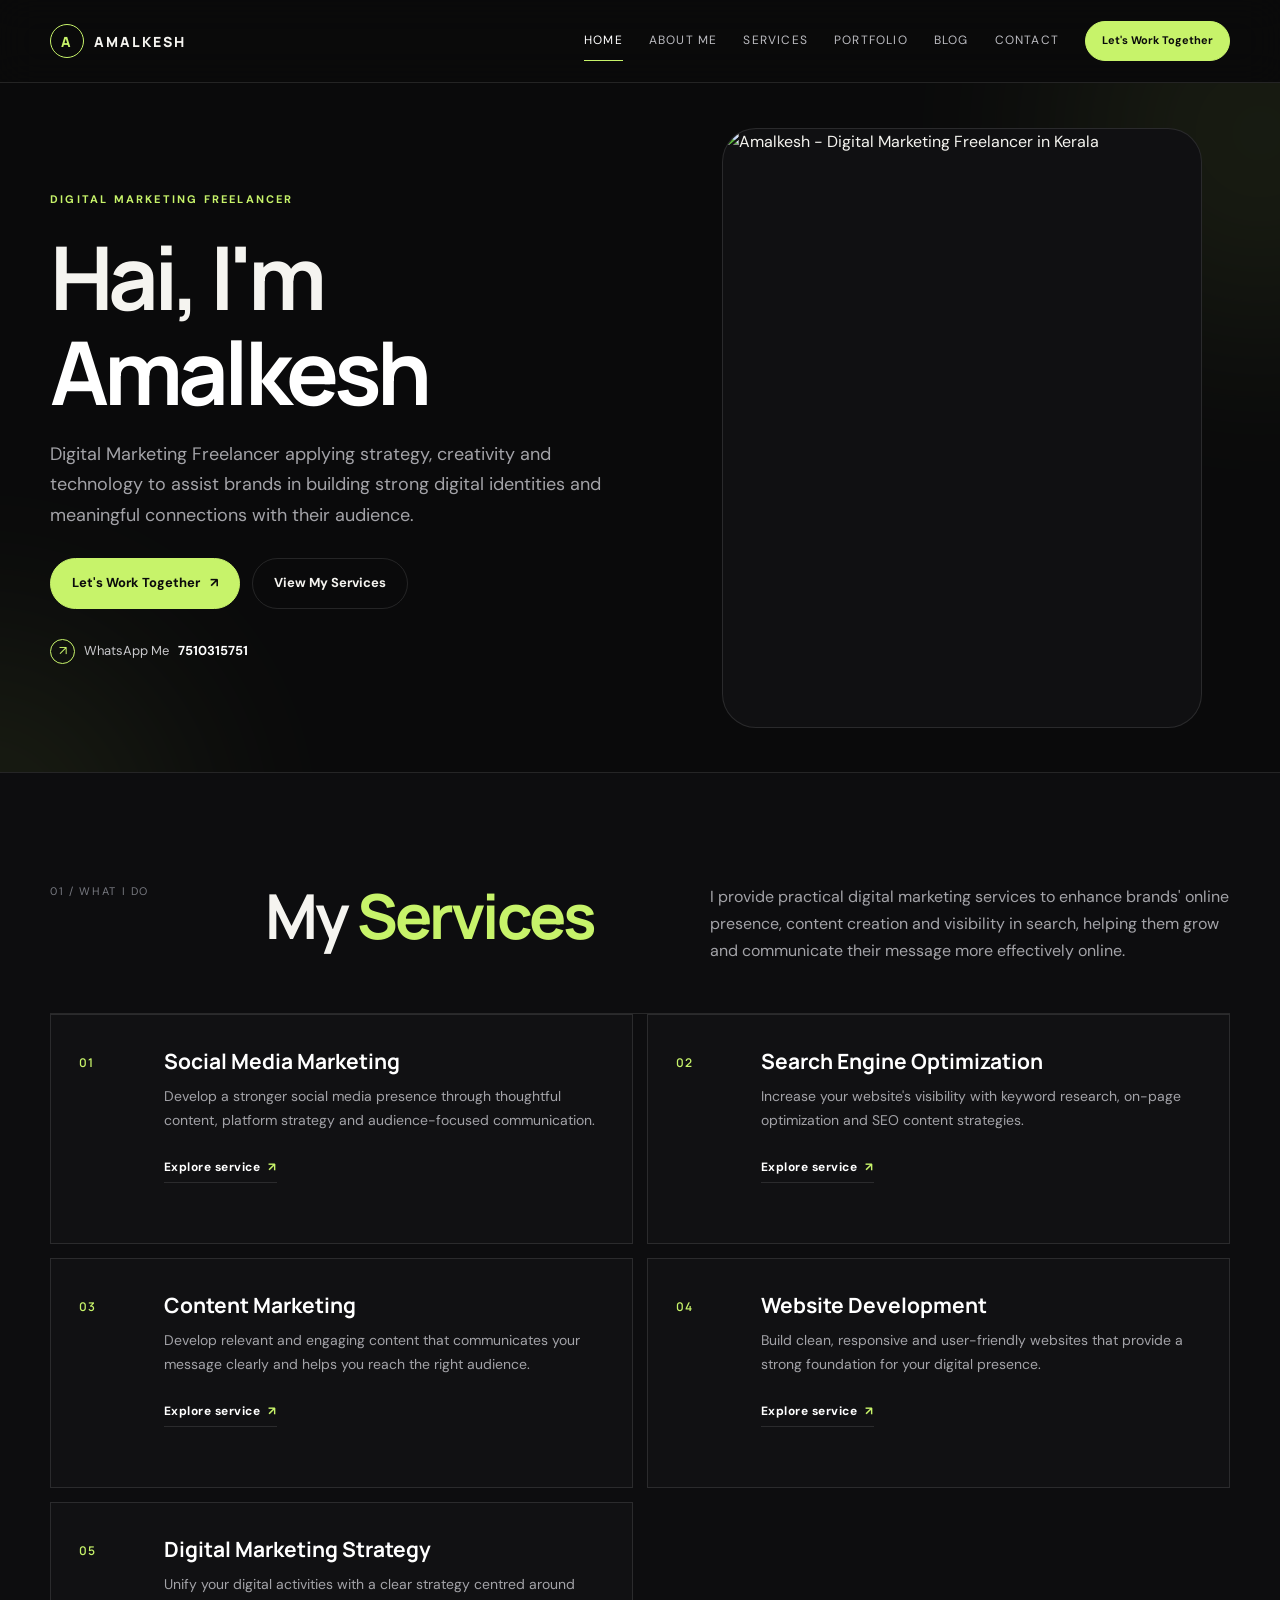
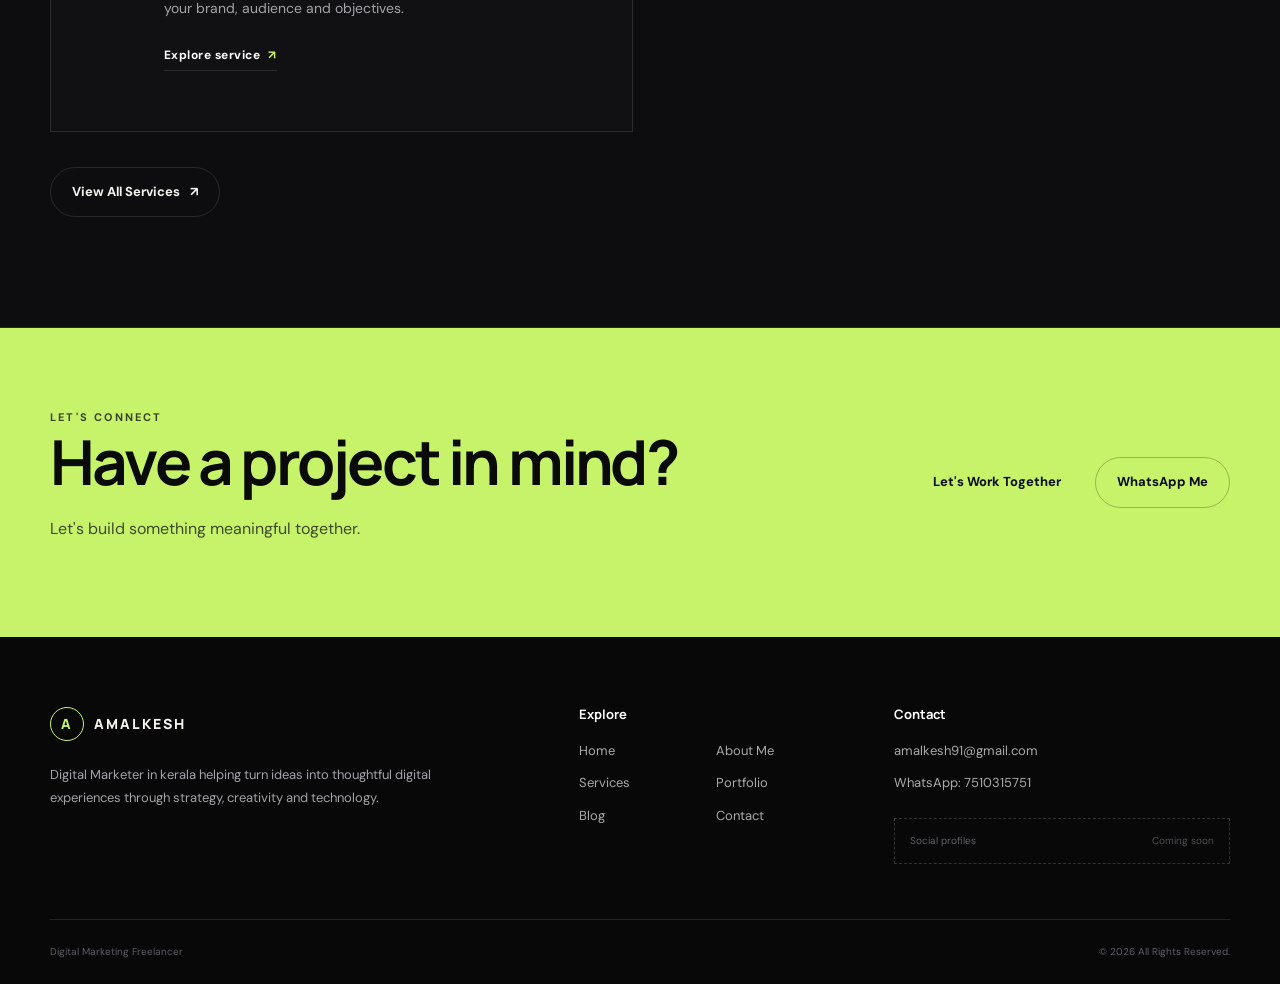
==== index.html @ 8f1c7feb "html tag added" ====
<!DOCTYPE html>
<html lang="en">

<head>
  <meta charset="UTF-8">
  <meta name="viewport" content="width=device-width, initial-scale=1.0">

  <title>Amalkesh | Digital Marketing Freelancer </title>

  <meta name="description"
    content="Amalkesh is a Digital Marketing Freelancer offering social media marketing, SEO, content marketing and website development services.">

  <meta name="robots" content="index, follow">

  <link rel="canonical" href="https://example.com/index.html">

  <meta property="og:title" content="Amalkesh | Digital Marketing Freelancer ">
  <meta property="og:type" content="website">
  <meta property="og:url" content="https://example.com/index.html">
  <meta property="og:description"
    content="Digital marketing services focused on strategy, creativity and technology.">
  <link rel="stylesheet" href="css/style.css">
  <meta name="google-site-verification" content="b8pvSTMasDqG4Tu6F0D0HAPfvY0lNbtVjXgwdmW2YgE" />
</head>

<body>

  <!-- SKIP LINK -->
  <a class="skip-link" href="#main-content">Skip to content</a>


  <!-- HEADER -->
  <header class="site-header">

    <div class="container header-inner">

      <a class="brand" href="index.html" aria-label="Amalkesh home">
        <span class="brand-mark">A</span>
        <span>AMALKESH</span>
      </a>


      <button
        class="menu-toggle"
        aria-expanded="false"
        aria-controls="primary-nav"
        aria-label="Open navigation">

        <span></span>
        <span></span>
        <span></span>

      </button>


      <nav id="primary-nav" class="primary-nav" aria-label="Primary navigation">

        <a href="index.html" class="nav-link active" aria-current="page">
          HOME
        </a>

        <a href="about.html" class="nav-link">
          ABOUT ME
        </a>

        <a href="services.html" class="nav-link">
          SERVICES
        </a>

        <a href="portfolio.html" class="nav-link">
          PORTFOLIO
        </a>

        <a href="blog.html" class="nav-link">
          BLOG
        </a>

        <a href="contact.html" class="nav-link">
          CONTACT
        </a>

        <a class="btn btn-small btn-accent nav-cta" href="contact.html">
          Let's Work Together
        </a>

      </nav>

    </div>

  </header>



  <!-- MAIN -->
  <main id="main-content">


    <!-- =========================
         HERO SECTION
    ========================== -->

    <section class="hero">

      <div class="hero-orb orb-one"></div>
      <div class="hero-orb orb-two"></div>


      <div class="container hero-grid">


        <!-- HERO TEXT -->

        <div class="hero-copy reveal">

          <p class="eyebrow">
            DIGITAL MARKETING FREELANCER
          </p>


          <h1>
            Hai, I'm <span>Amalkesh</span>
          </h1>


          <p class="hero-text">
            Digital Marketing Freelancer applying strategy,
            creativity and technology to assist brands in building strong
            digital identities and meaningful connections with their audience.
          </p>


          <div class="button-row">

            <a class="btn btn-accent" href="contact.html">
              Let's Work Together
              <span>↗</span>
            </a>


            <a class="btn btn-outline" href="services.html">
              View My Services
            </a>

          </div>


          <!-- WHATSAPP -->

          <a
            class="whatsapp-link"
            href="https://wa.me/917510315751?text=Hai%2C%20I%20came%20across%20your%20website%20and%20would%20like%20to%20discuss%20a%20project."
            target="_blank"
            rel="noopener">

            <span class="wa-dot">↗</span>

            WhatsApp Me

            <b>7510315751</b>

          </a>

        </div>



        <!-- =========================
             PROFILE IMAGE
        ========================== -->

        <div class="hero-art reveal">

          <div class="art-frame">

            <img
              src="images/profile/WhatsApp Image 2026-09-16 at 9.59.06 AM copy.jpeg"
              alt="Amalkesh - Digital Marketing Freelancer in Kerala">

          </div>

        </div>

      </div>

    </section>



    <!-- =========================
         SERVICES INTRODUCTION
    ========================== -->

    <section class="section services-intro">

      <div class="container">


        <div class="section-heading reveal">

          <span class="section-number">
            01 / WHAT I DO
          </span>


          <h2>
            My
            <em> Services</em>
          </h2>


          <p>
            I provide practical digital marketing services to enhance
            brands' online presence, content creation and visibility
            in search, helping them grow and communicate their message
            more effectively online.
          </p>

        </div>



        <div class="service-preview-grid">


          <!-- SERVICE 01 -->

          <article class="service-preview reveal">

            <span class="service-number">
              01
            </span>

            <div>

              <h3>
                Social Media Marketing
              </h3>

              <p>
                Develop a stronger social media presence through
                thoughtful content, platform strategy and
                audience-focused communication.
              </p>

              <a href="services.html">
                Explore service <span>↗</span>
              </a>

            </div>

          </article>



          <!-- SERVICE 02 -->

          <article class="service-preview reveal">

            <span class="service-number">
              02
            </span>

            <div>

              <h3>
                Search Engine Optimization
              </h3>

              <p>
                Increase your website's visibility with keyword research,
                on-page optimization and SEO content strategies.
              </p>

              <a href="services.html">
                Explore service <span>↗</span>
              </a>

            </div>

          </article>



          <!-- SERVICE 03 -->

          <article class="service-preview reveal">

            <span class="service-number">
              03
            </span>

            <div>

              <h3>
                Content Marketing
              </h3>

              <p>
                Develop relevant and engaging content that communicates
                your message clearly and helps you reach the right audience.
              </p>

              <a href="services.html">
                Explore service <span>↗</span>
              </a>

            </div>

          </article>



          <!-- SERVICE 04 -->

          <article class="service-preview reveal">

            <span class="service-number">
              04
            </span>

            <div>

              <h3>
                Website Development
              </h3>

              <p>
                Build clean, responsive and user-friendly websites
                that provide a strong foundation for your digital presence.
              </p>

              <a href="services.html">
                Explore service <span>↗</span>
              </a>

            </div>

          </article>



          <!-- SERVICE 05 -->

          <article class="service-preview reveal">

            <span class="service-number">
              05
            </span>

            <div>

              <h3>
                Digital Marketing Strategy
              </h3>

              <p>
                Unify your digital activities with a clear strategy
                centred around your brand, audience and objectives.
              </p>

              <a href="services.html">
                Explore service <span>↗</span>
              </a>

            </div>

          </article>


        </div>



        <div class="services-link reveal">

          <a class="btn btn-outline" href="services.html">
            View All Services
            <span>↗</span>
          </a>

        </div>

      </div>

    </section>



    <!-- =========================
         FINAL CTA
    ========================== -->

    <section class="final-cta">

      <div class="container cta-inner reveal">

        <div>

          <span class="eyebrow">
            LET'S CONNECT
          </span>


          <h2>
            Have a project in mind?
          </h2>


          <p>
            Let's build something meaningful together.
          </p>

        </div>


        <div class="button-row">

          <a class="btn btn-accent" href="contact.html">
            Let's Work Together
          </a>


          <a
            class="btn btn-outline"
            href="https://wa.me/917510315751?text=Hai%2C%20I%20came%20across%20your%20website%20and%20would%20like%20to%20discuss%20a%20project."
            target="_blank"
            rel="noopener">

            WhatsApp Me

          </a>

        </div>

      </div>

    </section>

  </main>



  <!-- =========================
       FOOTER
  ========================== -->

  <footer class="site-footer">

    <div class="container footer-grid">


      <!-- FOOTER BRAND -->

      <div>

        <a class="brand footer-brand" href="index.html">

          <span class="brand-mark">
            A
          </span>

          <span>
            AMALKESH
          </span>

        </a>


        <p>
          Digital Marketer in kerala helping turn ideas into
          thoughtful digital experiences through strategy,
          creativity and technology.
        </p>

      </div>



      <!-- FOOTER NAVIGATION -->

      <div>

        <h3>
          Explore
        </h3>


        <div class="footer-links">

          <a href="index.html">Home</a>

          <a href="about.html">About Me</a>

          <a href="services.html">Services</a>

          <a href="portfolio.html">Portfolio</a>

          <a href="blog.html">Blog</a>

          <a href="contact.html">Contact</a>

        </div>

      </div>



      <!-- FOOTER CONTACT -->

      <div>

        <h3>
          Contact
        </h3>


        <a href="mailto:amalkesh91@gmail.com">
          amalkesh91@gmail.com
        </a>


        <a
          href="https://wa.me/917510315751?text=Hai%2C%20I%20came%20across%20your%20website%20and%20would%20like%20to%20discuss%20a%20project."
          target="_blank"
          rel="noopener">

          WhatsApp: 7510315751

        </a>


        <div class="social-placeholder">

          <span>
            Social profiles
          </span>

          <span>
            Coming soon
          </span>

        </div>

      </div>


    </div>



    <div class="container footer-bottom">

      <span>
        Digital Marketing Freelancer
      </span>

      <span>
        © 2026 All Rights Reserved.
      </span>

    </div>

  </footer>



  <script src="js/script.js"></script>

</body>

</html>
---- css/style.css ----
@import url('https://fonts.googleapis.com/css2?family=DM+Sans:wght@400;500;600;700&family=Manrope:wght@500;600;700;800&display=swap');

/* =========================================
   ROOT
========================================= */

:root{
  --bg:#0a0a0b;
  --panel:#111113;
  --panel2:#151517;
  --text:#f5f4f0;
  --muted:#a3a3a8;
  --line:rgba(255,255,255,.11);
  --accent:#c7f36a;
  --accent-dark:#9fca45;
  --max:1180px;
}


/* =========================================
   GLOBAL
========================================= */

*{
  box-sizing:border-box;
}

html{
  scroll-behavior:smooth;
}

body{
  margin:0;
  background:var(--bg);
  color:var(--text);
  font-family:"DM Sans",sans-serif;
  line-height:1.6;
}

a{
  color:inherit;
  text-decoration:none;
}

button,
input,
textarea{
  font:inherit;
}

.container{
  width:min(calc(100% - 48px),var(--max));
  margin:auto;
}

.skip-link{
  position:fixed;
  left:12px;
  top:-60px;
  padding:10px 15px;
  background:var(--accent);
  color:#090909;
  z-index:1000;
}

.skip-link:focus{
  top:12px;
}


/* =========================================
   HEADER
========================================= */

.site-header{
  position:sticky;
  top:0;
  z-index:50;
  background:rgba(10,10,11,.9);
  backdrop-filter:blur(18px);
  border-bottom:1px solid var(--line);
}

.header-inner{
  height:82px;
  display:flex;
  align-items:center;
  justify-content:space-between;
}

.brand{
  display:flex;
  align-items:center;
  gap:10px;
  font:800 14px Manrope;
  letter-spacing:.14em;
}

.brand-mark{
  display:grid;
  place-items:center;
  width:34px;
  height:34px;
  border:1px solid var(--accent);
  border-radius:50%;
  color:var(--accent);
}

.primary-nav{
  display:flex;
  align-items:center;
  gap:26px;
}

.nav-link{
  font-size:12px;
  letter-spacing:.1em;
  color:#bcbcc1;
  position:relative;
  padding:31px 0;
}

.nav-link:hover,
.nav-link.active{
  color:#fff;
}

.nav-link.active:after{
  content:"";
  position:absolute;
  bottom:21px;
  left:0;
  width:100%;
  height:1px;
  background:var(--accent);
}

.menu-toggle{
  display:none;
  background:none;
  border:0;
  padding:8px;
}

.menu-toggle span{
  display:block;
  width:25px;
  height:1px;
  background:#fff;
  margin:5px;
}


/* =========================================
   BUTTONS
========================================= */

.btn{
  display:inline-flex;
  align-items:center;
  justify-content:center;
  gap:10px;
  padding:14px 21px;
  border:1px solid var(--line);
  border-radius:999px;
  font-weight:700;
  font-size:13px;
  transition:.25s ease;
}

.btn-accent{
  background:var(--accent);
  color:#0a0a0b;
  border-color:var(--accent);
}

.btn-accent:hover{
  background:#d7ff87;
  transform:translateY(-2px);
}

.btn-outline:hover{
  border-color:#fff;
  background:#fff;
  color:#0a0a0b;
  transform:translateY(-2px);
}

.btn-small{
  padding:10px 16px;
  font-size:11px;
}

.eyebrow{
  font-size:11px;
  letter-spacing:.2em;
  font-weight:700;
  color:var(--accent);
}

.section-number{
  font-size:11px;
  letter-spacing:.15em;
  color:#777980;
}


/* =========================================
   TYPOGRAPHY
========================================= */

h1,
h2,
h3{
  font-family:Manrope,sans-serif;
  line-height:1.08;
  margin:0 0 20px;
}

h1{
  font-size:clamp(48px,7vw,88px);
  letter-spacing:-.055em;
}

h2{
  font-size:clamp(36px,5vw,62px);
  letter-spacing:-.045em;
}

h3{
  font-size:20px;
}

em{
  font-style:normal;
  color:var(--accent);
}

p{
  color:var(--muted);
  margin:0 0 20px;
}


/* =========================================
   HERO
========================================= */

.hero{
  position:relative;
  overflow:hidden;
  border-bottom:1px solid var(--line);
  min-height:690px;
  display:flex;
  align-items:center;
}

.hero-grid{
  display:grid;
  grid-template-columns:1.05fr .95fr;
  align-items:center;
  gap:50px;
}

.hero-copy{
  position:relative;
  z-index:2;
}

.hero h1{
  max-width:800px;
  margin-top:18px;
}

.hero h1 span{
  color:#fff;
}

.hero-text{
  max-width:610px;
  font-size:18px;
  line-height:1.7;
}

.button-row{
  display:flex;
  gap:12px;
  flex-wrap:wrap;
  margin:28px 0;
}

.whatsapp-link{
  display:inline-flex;
  gap:9px;
  align-items:center;
  color:#c9c9cc;
  font-size:13px;
}

.whatsapp-link b{
  color:#fff;
}

.wa-dot{
  display:grid;
  place-items:center;
  width:25px;
  height:25px;
  border:1px solid var(--accent);
  border-radius:50%;
  color:var(--accent);
}


/* =========================================
   HERO IMAGE
========================================= */

.hero-art{
  min-height:470px;
  display:grid;
  place-items:center;
}

.art-frame{
  width:min(100%,480px);
  height:600px;

  border:1px solid var(--line);
  border-radius:34px;

  position:relative;
  overflow:hidden;

  background:#101012;

  display:flex;
  align-items:center;
  justify-content:center;
}

/* Your profile image */

.art-frame img{
  width:100%;
  height:100%;
  display:block;

  object-fit:cover;
  object-position:center;

  border-radius:33px;
}


/* =========================================
   OLD HERO GRAPHIC SUPPORT
   Can remain if used elsewhere
========================================= */

.grid-lines{
  position:absolute;
  inset:0;
  background-image:
    linear-gradient(rgba(255,255,255,.045) 1px,transparent 1px),
    linear-gradient(90deg,rgba(255,255,255,.045) 1px,transparent 1px);
  background-size:45px 45px;
  transform:perspective(500px) rotateX(58deg) scale(1.6);
  transform-origin:center bottom;
  top:20%;
}

.core{
  position:absolute;
  left:50%;
  top:50%;
  transform:translate(-50%,-50%);
  width:155px;
  height:155px;
  border:1px solid var(--accent);
  border-radius:50%;
  display:grid;
  place-items:center;
  background:#0b0b0d;
  box-shadow:0 0 80px rgba(199,243,106,.13);
}

.core span{
  font:800 42px Manrope;
  color:var(--accent);
}

.core small{
  position:absolute;
  bottom:-72px;
  text-align:center;
  letter-spacing:.2em;
  font-size:8px;
  color:#85858b;
  line-height:1.8;
}

.orbit{
  position:absolute;
  left:50%;
  top:50%;
  border:1px solid rgba(199,243,106,.32);
  border-radius:50%;
  transform:translate(-50%,-50%) rotate(-18deg);
}

.orbit-a{
  width:270px;
  height:120px;
}

.orbit-b{
  width:390px;
  height:175px;
  transform:translate(-50%,-50%) rotate(58deg);
}

.float-tag{
  position:absolute;
  padding:8px 11px;
  border:1px solid var(--line);
  border-radius:8px;
  background:#161618;
  font-size:9px;
  letter-spacing:.12em;
  color:#ddd;
}

.tag-one{
  top:18%;
  right:15%;
}

.tag-two{
  left:11%;
  top:57%;
}

.tag-three{
  right:16%;
  bottom:17%;
}

.hero-orb{
  position:absolute;
  width:400px;
  height:400px;
  border-radius:50%;
  filter:blur(100px);
  opacity:.08;
  background:var(--accent);
}

.orb-one{
  right:-180px;
  top:-150px;
}

.orb-two{
  left:-220px;
  bottom:-260px;
}


/* =========================================
   GENERAL SECTIONS
========================================= */

.section{
  padding:110px 0;
  border-bottom:1px solid var(--line);
}

.split{
  display:grid;
  grid-template-columns:260px 1fr;
  gap:70px;
}

.section-content{
  max-width:780px;
}

.section-content p{
  font-size:18px;
  max-width:760px;
}

.text-link{
  display:inline-flex;
  gap:10px;
  color:#fff;
  font-weight:700;
  font-size:13px;
  border-bottom:1px solid var(--line);
  padding-bottom:6px;
}

.text-link span{
  color:var(--accent);
  transition:.2s;
}

.text-link:hover span{
  transform:translateX(5px);
}

.section-heading{
  display:flex;
  justify-content:space-between;
  align-items:end;
  gap:40px;
  margin-bottom:48px;
}

.section-heading>div{
  display:flex;
  align-items:flex-start;
  gap:18px;
}

.section-heading h2{
  margin:0;
}

.section-heading p{
  max-width:360px;
  margin:0;
}


/* =========================================
   SERVICES
========================================= */

.service-grid{
  display:grid;
  gap:14px;
}

.service-grid.five{
  grid-template-columns:repeat(5,1fr);
}

.service-card{
  background:var(--panel);
  border:1px solid var(--line);
  padding:26px 22px;
  min-height:285px;
  transition:.25s;
}

.service-card:hover{
  transform:translateY(-6px);
  border-color:rgba(199,243,106,.45);
  background:#151517;
}

.service-card .icon{
  font:600 32px Manrope;
  color:var(--accent);
  margin-bottom:35px;
}

.service-card>span{
  font-size:10px;
  color:#666;
  letter-spacing:.12em;
}

.service-card h3{
  margin-top:12px;
  font-size:18px;
}

.service-card p{
  font-size:13px;
}

.section-link{
  margin-top:30px;
}


/* =========================================
   HOME PAGE — SERVICE PREVIEW
========================================= */

.services-intro{
  background:#0d0d0f;
}

.services-intro .section-heading{
  align-items:flex-start;
}

.services-intro .section-heading > div{
  flex:1;
}

.services-intro .section-heading p{
  max-width:520px;
  font-size:16px;
  line-height:1.7;
}

.service-preview-grid{
  display:grid;
  grid-template-columns:repeat(2,1fr);
  gap:14px;
  border-top:1px solid var(--line);
}

.service-preview{
  position:relative;
  display:grid;
  grid-template-columns:65px 1fr;
  gap:20px;
  padding:35px 28px;
  min-height:230px;
  background:var(--panel);
  border:1px solid var(--line);
  transition:.3s ease;
}

.service-preview:hover{
  transform:translateY(-5px);
  border-color:rgba(199,243,106,.45);
  background:#151517;
}

.service-number{
  font:600 12px Manrope,sans-serif;
  letter-spacing:.12em;
  color:var(--accent);
  padding-top:4px;
}

.service-preview h3{
  margin:0 0 13px;
  font-size:21px;
  color:#fff;
}

.service-preview p{
  font-size:14px;
  line-height:1.7;
  max-width:500px;
  margin-bottom:20px;
}

.service-preview a{
  display:inline-flex;
  align-items:center;
  gap:8px;
  color:#fff;
  font-size:12px;
  font-weight:700;
  letter-spacing:.04em;
  border-bottom:1px solid var(--line);
  padding-bottom:5px;
  transition:.2s ease;
}

.service-preview a span{
  color:var(--accent);
  transition:.2s ease;
}

.service-preview a:hover{
  color:var(--accent);
}

.service-preview a:hover span{
  transform:translateX(5px);
}

.services-link{
  margin-top:35px;
}


/* =========================================
   WHY SECTION
========================================= */

.why-section{
  background:#0d0d0f;
}

.why-grid{
  display:grid;
  grid-template-columns:260px 1fr;
  gap:70px;
}

.why-label{
  display:flex;
  flex-direction:column;
  gap:22px;
  font-size:11px;
  letter-spacing:.18em;
  color:#777;
}

.why-copy{
  max-width:850px;
}

.why-copy h2{
  font-size:clamp(42px,6vw,74px);
}

.why-copy p{
  font-size:18px;
  max-width:800px;
}


/* =========================================
   APPROACH
========================================= */

.approach-grid{
  display:grid;
  grid-template-columns:repeat(4,1fr);
  border-top:1px solid var(--line);
}

.approach-item{
  padding:30px 22px 15px;
  border-right:1px solid var(--line);
  min-height:220px;
}

.approach-item:first-child{
  border-left:1px solid var(--line);
}

.approach-item b{
  font-size:11px;
  color:var(--accent);
  letter-spacing:.15em;
}

.approach-item h3{
  margin-top:42px;
}

.approach-item p{
  font-size:13px;
}


/* =========================================
   EMPTY / PORTFOLIO
========================================= */

.empty-grid{
  display:grid;
  grid-template-columns:repeat(3,1fr);
  gap:14px;
}

.empty-grid.four{
  grid-template-columns:repeat(4,1fr);
}

.empty-card{
  min-height:250px;
  border:1px dashed #343439;
  background:linear-gradient(135deg,#101012,#0c0c0e);
  display:flex;
  flex-direction:column;
  justify-content:flex-end;
  padding:24px;
  position:relative;
  transition:.25s;
}

.empty-card:hover{
  border-color:#606065;
}

.empty-card span{
  position:absolute;
  top:20px;
  left:20px;
  font-size:10px;
  color:#555;
}

.empty-card strong{
  font:600 18px Manrope;
}

.empty-card small{
  color:#68686e;
  margin-top:4px;
}

.narrow-center{
  max-width:700px;
  text-align:center;
}

.narrow-center .section-number{
  display:block;
  margin-bottom:18px;
}

.narrow-center p{
  font-size:18px;
}

.blog-preview{
  background:#0d0d0f;
}

.blog-preview .btn{
  margin-top:15px;
}


/* =========================================
   CTA
========================================= */

.final-cta{
  padding:75px 0;
  background:var(--accent);
  color:#0a0a0b;
}

.cta-inner{
  display:flex;
  justify-content:space-between;
  align-items:center;
  gap:40px;
}

.final-cta p{
  color:#3f4a2b;
}

.final-cta .eyebrow{
  color:#394229;
}

.final-cta .btn-outline{
  border-color:rgba(0,0,0,.25);
}

.final-cta .btn-outline:hover{
  background:#0a0a0b;
  color:#fff;
  border-color:#0a0a0b;
}


/* =========================================
   PAGE HERO
========================================= */

.page-hero{
  padding:125px 0 95px;
  border-bottom:1px solid var(--line);
  background:radial-gradient(
    circle at 80% 30%,
    rgba(199,243,106,.08),
    transparent 28%
  );
}

.page-hero h1{
  max-width:900px;
  margin-top:18px;
}

.page-hero p{
  max-width:650px;
  font-size:18px;
}


/* =========================================
   ABOUT
========================================= */

.about-grid{
  display:grid;
  grid-template-columns:380px 1fr;
  gap:80px;
  align-items:start;
}

.profile-placeholder{
  aspect-ratio:4/5;
  border:1px dashed #3b3b40;
  background:#111113;
  display:grid;
  place-items:center;
}

.profile-inner{
  width:86%;
  height:90%;
  border:1px solid var(--line);
  display:flex;
  flex-direction:column;
  align-items:center;
  justify-content:center;
  gap:10px;
}

.profile-inner span{
  font:700 12px Manrope;
  letter-spacing:.18em;
}

.profile-inner small{
  font-size:10px;
  color:#626269;
}

.about-copy h2{
  font-size:clamp(36px,5vw,60px);
}

.about-copy p{
  font-size:16px;
}

.education-card{
  border-left:1px solid var(--accent);
  padding:25px 35px;
  background:var(--panel);
}

.education-card span{
  font-size:11px;
  color:#777;
}

.education-card h2{
  font-size:35px;
  margin-top:18px;
}

.education-card p{
  margin:0;
}

.skills-list{
  display:flex;
  flex-wrap:wrap;
  gap:10px;
}

.skills-list span{
  border:1px solid var(--line);
  padding:14px 18px;
  border-radius:999px;
  color:#d0d0d4;
  font-size:13px;
  background:var(--panel);
}
.profile-placeholder {
  aspect-ratio: 4 / 5;
  overflow: hidden;
  border-radius: 24px;
  border: 1px solid var(--line);
  background: #111113;
}

.profile-placeholder img {
  width: 100%;
  height: 100%;
  display: block;
  object-fit: cover;
  object-position: center;
}

/* =========================================
   SERVICES PAGE
========================================= */

.services-list .large-service{
  display:grid;
  grid-template-columns:.8fr 1.2fr;
  min-height:500px;
  border:1px solid var(--line);
  background:var(--panel);
  margin-bottom:14px;
}

.service-visual{
  position:relative;
  display:grid;
  place-items:center;
  overflow:hidden;
  background:radial-gradient(
    circle,
    rgba(199,243,106,.13),
    transparent 45%
  );
}

.service-visual>span{
  position:absolute;
  top:25px;
  left:25px;
  color:#5e5e64;
  font-size:11px;
}

.service-symbol{
  font:800 120px Manrope;
  color:var(--accent);
  opacity:.85;
}

.large-service-copy{
  padding:65px;
}

.large-service-copy h2{
  font-size:clamp(35px,4vw,58px);
}

.large-service-copy>p:not(.eyebrow){
  font-size:17px;
  max-width:650px;
}

.point-row{
  display:flex;
  gap:9px;
  flex-wrap:wrap;
  margin:30px 0;
}

.point-row span{
  font-size:10px;
  letter-spacing:.12em;
  border:1px solid var(--line);
  padding:8px 11px;
  color:#aaa;
}


/* =========================================
   PORTFOLIO
========================================= */

.portfolio-empty{
  padding-bottom:140px;
}

.portfolio-message{
  max-width:760px;
  margin-bottom:55px;
}

.portfolio-message h2{
  margin-top:16px;
}

.portfolio-message p{
  font-size:18px;
}


/* =========================================
   BLOG
========================================= */

.blog-empty{
  min-height:500px;
  display:grid;
  place-items:center;
}

.empty-symbol{
  font-size:45px;
  color:var(--accent);
  margin-bottom:25px;
}


/* =========================================
   CONTACT
========================================= */

.contact-grid{
  display:grid;
  grid-template-columns:.8fr 1.2fr;
  gap:100px;
}

.contact-info h2{
  font-size:clamp(38px,5vw,62px);
  margin-top:18px;
}

.contact-detail{
  padding:22px 0;
  border-bottom:1px solid var(--line);
  display:flex;
  flex-direction:column;
  gap:4px;
}

.contact-detail span{
  font-size:10px;
  letter-spacing:.15em;
  color:#6e6e74;
}

.contact-detail a{
  font-size:16px;
}

.contact-form{
  background:var(--panel);
  border:1px solid var(--line);
  padding:35px;
}

.contact-form label{
  display:block;
  font-size:12px;
  color:#aaa;
  margin-bottom:20px;
}

.contact-form input,
.contact-form textarea{
  width:100%;
  margin-top:8px;
  background:#0b0b0d;
  border:1px solid var(--line);
  border-radius:8px;
  padding:14px;
  color:#fff;
  outline:none;
  resize:vertical;
}

.contact-form input:focus,
.contact-form textarea:focus{
  border-color:var(--accent);
  box-shadow:0 0 0 2px rgba(199,243,106,.08);
}

.form-status{
  min-height:24px;
  margin:12px 0 0;
  font-size:13px;
}

.form-status.success{
  color:var(--accent);
}

.form-status.error{
  color:#ff9c9c;
}


/* =========================================
   FOOTER — FIXED
========================================= */

.site-footer{
  background:#080809;
  padding:70px 0 0;
}


/* Main footer */

.footer-grid{
  display:grid;
  grid-template-columns:1.5fr .8fr 1.1fr;
  gap:70px;
  padding-bottom:55px;
}


/* Footer brand */

.footer-brand{
  display:inline-flex;
  margin-bottom:22px;
}

.site-footer p{
  max-width:430px;
  font-size:13px;
  line-height:1.8;
}


/* Footer headings */

.site-footer h3{
  margin:0 0 20px;
  font-size:13px;
  color:#fff;
}


/* Footer navigation */

.footer-links{
  display:grid;
  grid-template-columns:1fr 1fr;
  gap:12px 30px;
}

.footer-links a{
  color:#aaa;
  font-size:13px;
  transition:color .2s ease;
}

.footer-links a:hover{
  color:var(--accent);
}


/* Contact links */

.site-footer .footer-grid > div:last-child > a{
  display:block;
  color:#aaa;
  font-size:13px;
  margin-bottom:12px;
  transition:color .2s ease;
}

.site-footer .footer-grid > div:last-child > a:hover{
  color:var(--accent);
}


/* Social placeholder */

.social-placeholder{
  width:100%;
  margin-top:24px;
  padding:14px 15px;

  display:flex;
  align-items:center;
  justify-content:space-between;
  gap:20px;

  border:1px dashed #303035;

  color:#606066;
  font-size:10px;
}

.social-placeholder span:last-child{
  color:#4f4f55;
}


/* Footer bottom */

.footer-bottom{
  min-height:65px;

  display:flex;
  align-items:center;
  justify-content:space-between;

  border-top:1px solid var(--line);

  font-size:10px;
  color:#5e5e64;
}

.footer-bottom span{
  display:block;
}


/* =========================================
   REVEAL ANIMATION
========================================= */

.reveal{
  opacity:0;
  transform:translateY(18px);
  transition:
    opacity .7s ease,
    transform .7s ease;
}

.reveal.visible{
  opacity:1;
  transform:none;
}


/* =========================================
   RESPONSIVE — TABLET
========================================= */

@media (max-width:1000px){

  .primary-nav{
    gap:16px;
  }

  .nav-link{
    font-size:10px;
  }

  .service-grid.five{
    grid-template-columns:repeat(2,1fr);
  }

  .service-card:last-child{
    grid-column:span 2;
  }

  .hero-grid{
    grid-template-columns:1fr;
  }

  .hero{
    padding:80px 0;
  }

  .hero-art{
    min-height:400px;
  }

  .art-frame{
    height:400px;
  }

  .about-grid,
  .contact-grid{
    grid-template-columns:1fr 1fr;
    gap:45px;
  }

  .services-list .large-service{
    grid-template-columns:1fr;
  }

  .service-visual{
    min-height:300px;
  }

  .approach-grid{
    grid-template-columns:1fr 1fr;
  }

  .footer-grid{
    grid-template-columns:1fr 1fr;
    gap:45px;
  }

  .footer-grid > div:first-child{
    grid-column:span 2;
  }

  .service-preview-grid{
    grid-template-columns:1fr;
  }
}


/* =========================================
   RESPONSIVE — MOBILE
========================================= */

@media (max-width:760px){

  .container{
    width:min(calc(100% - 32px),var(--max));
  }

  /* Header */

  .header-inner{
    height:70px;
  }

  .menu-toggle{
    display:block;
  }

  .primary-nav{
    display:none;
    position:absolute;
    left:16px;
    right:16px;
    top:78px;

    flex-direction:column;
    align-items:stretch;

    background:#111113;
    border:1px solid var(--line);

    padding:15px;
    border-radius:14px;

    gap:0;

    box-shadow:0 20px 50px #000;
  }

  .primary-nav.open{
    display:flex;
  }

  .nav-link{
    padding:13px 10px;
    font-size:11px;
  }

  .nav-link.active:after{
    bottom:6px;
    left:10px;
    width:30px;
  }

  .nav-cta{
    margin-top:8px;
    text-align:center;
  }


  /* Hero */

  .hero{
    min-height:auto;
    padding:75px 0;
  }

  .hero h1{
    font-size:52px;
  }

  .hero-text{
    font-size:16px;
  }

  .hero-art{
    min-height:330px;
  }

  .art-frame{
    width:100%;
    max-width:330px;
    height:330px;
    border-radius:28px;
  }

  .art-frame img{
    border-radius:27px;
  }


  /* General */

  .core{
    width:115px;
    height:115px;
  }

  .core span{
    font-size:32px;
  }

  .orbit-a{
    width:210px;
  }

  .orbit-b{
    width:290px;
  }

  .split,
  .why-grid,
  .about-grid,
  .contact-grid{
    grid-template-columns:1fr;
    gap:35px;
  }

  .section{
    padding:75px 0;
  }

  .section-heading{
    display:block;
  }

  .section-heading>div{
    margin-bottom:18px;
  }


  /* Services */

  .service-grid.five,
  .empty-grid,
  .empty-grid.four{
    grid-template-columns:1fr;
  }

  .service-card:last-child{
    grid-column:auto;
  }

  .service-preview{
    grid-template-columns:45px 1fr;
    gap:14px;
    padding:28px 22px;
    min-height:0;
  }

  .service-preview h3{
    font-size:19px;
  }

  .service-preview p{
    font-size:13px;
  }

  .services-intro .section-heading p{
    max-width:100%;
    font-size:15px;
  }


  /* Approach */

  .approach-grid{
    grid-template-columns:1fr;
  }

  .approach-item{
    border-left:1px solid var(--line)!important;
    border-bottom:1px solid var(--line);
  }


  /* CTA */

  .final-cta{
    padding:65px 0;
  }

  .cta-inner{
    display:block;
  }

  .cta-inner .button-row{
    margin-top:25px;
  }


  /* Page hero */

  .page-hero{
    padding:90px 0 70px;
  }

  .page-hero h1{
    font-size:50px;
  }


  /* Services page */

  .services-list .large-service{
    min-height:0;
  }

  .large-service-copy{
    padding:35px 25px;
  }

  .service-visual{
    min-height:250px;
  }


  /* Footer */

  .site-footer{
    padding:55px 0 0;
  }

  .footer-grid{
    grid-template-columns:1fr;
    gap:40px;
    padding-bottom:40px;
  }

  .footer-grid > div:first-child{
    grid-column:auto;
  }

  .site-footer p{
    max-width:100%;
  }

  .footer-links{
    grid-template-columns:1fr 1fr;
    gap:12px 25px;
  }

  .social-placeholder{
    max-width:100%;
  }

  .footer-bottom{
    min-height:auto;
    padding:18px 0;

    display:flex;
    flex-direction:column;
    align-items:flex-start;
    justify-content:center;

    gap:6px;
  }


  /* Other */

  .profile-placeholder{
    max-width:420px;
  }

  .contact-form{
    padding:25px;
  }
}


/* =========================================
   REDUCED MOTION
========================================= */

@media (prefers-reduced-motion:reduce){

  html{
    scroll-behavior:auto;
  }

  .reveal{
    opacity:1;
    transform:none;
    transition:none;
  }

  .btn,
  .service-card,
  .empty-card{
    transition:none;
  }
}
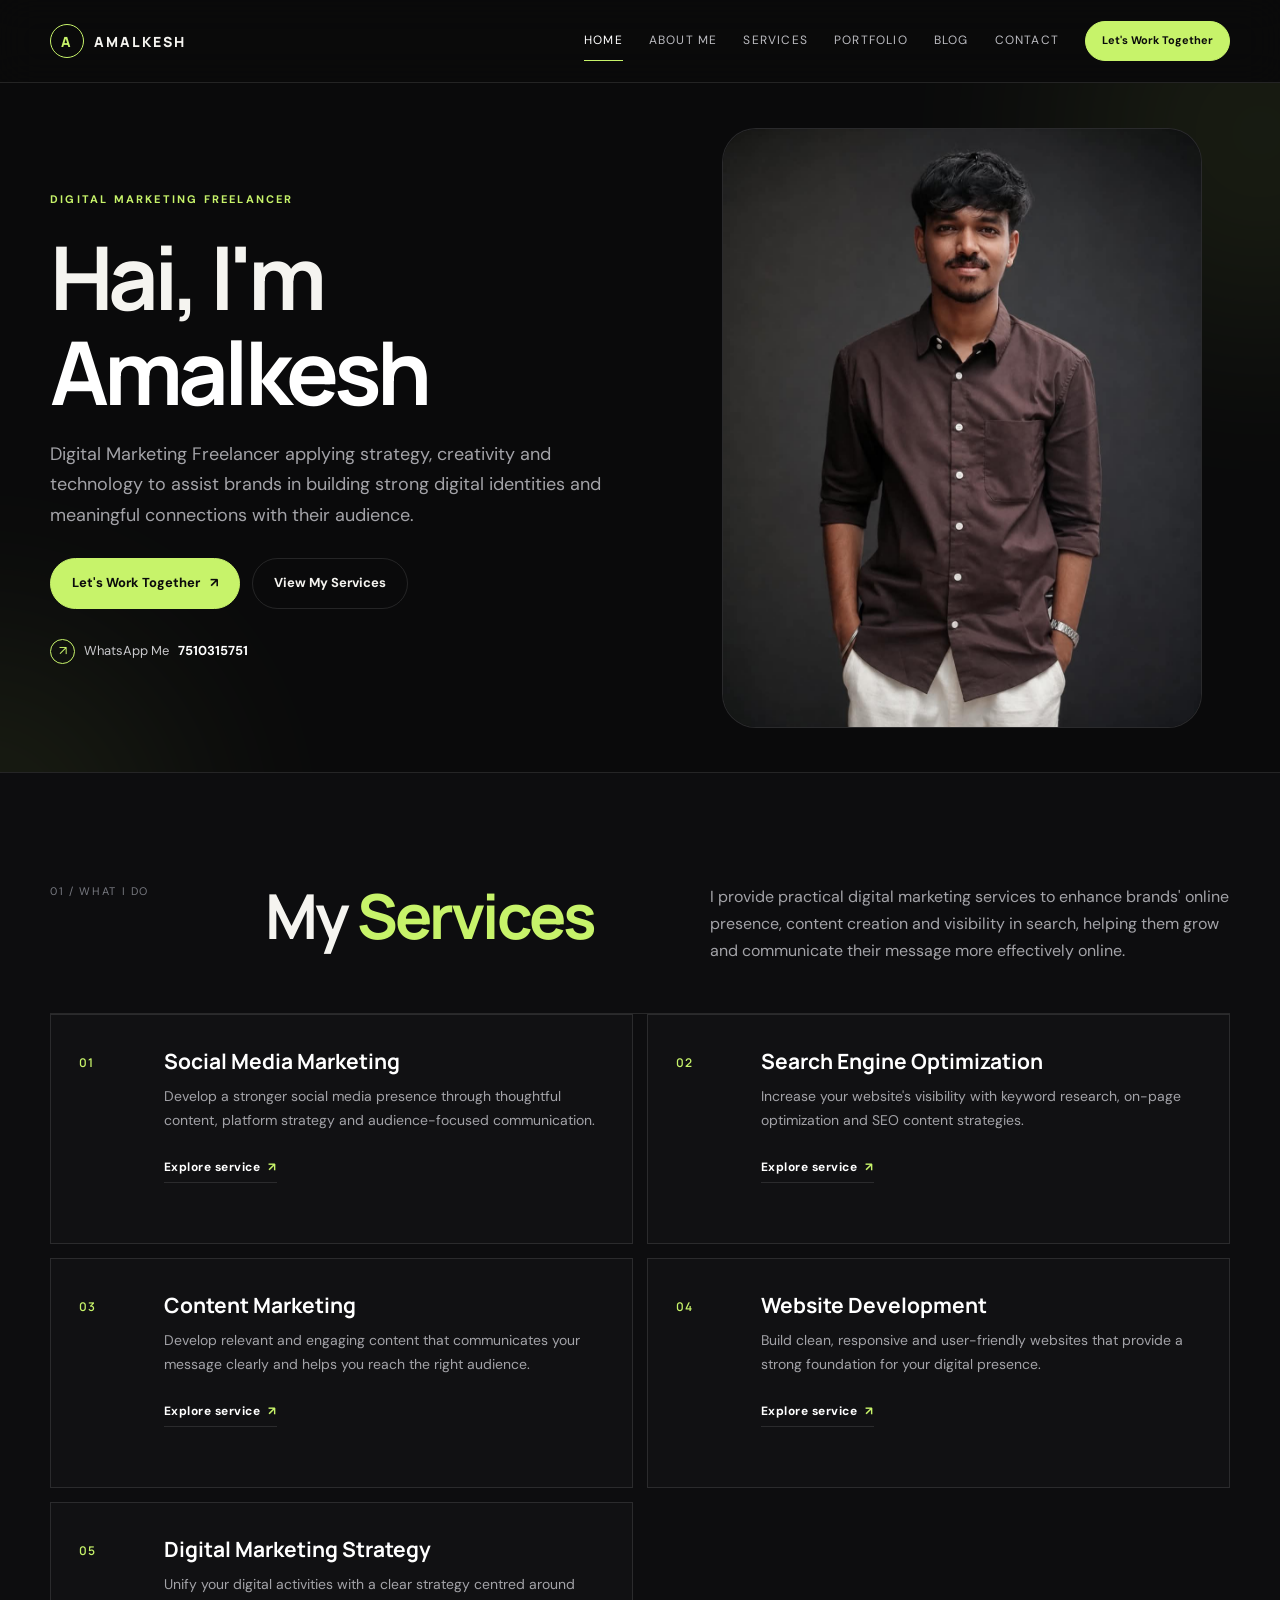
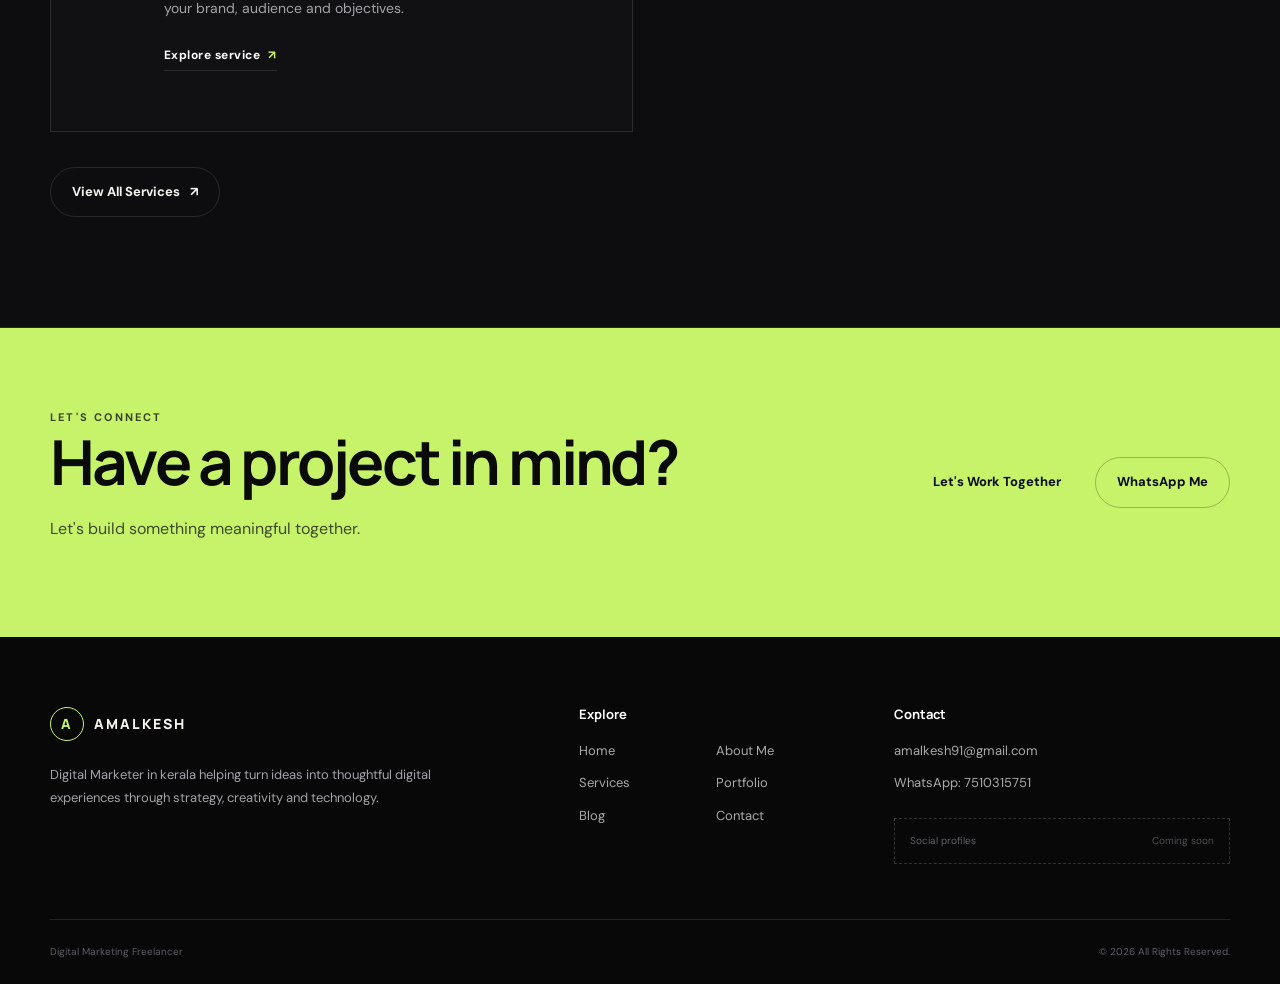
==== commit 076c35c8: "pic added" ====
--- a/index.html
+++ b/index.html
@@ -173,8 +173,7 @@
           <div class="art-frame">
 
             <img
-              src="images/profile/WhatsApp Image 2026-09-16 at 9.59.06 AM copy.jpeg"
-              alt="Amalkesh - Digital Marketing Freelancer in Kerala">
+              src="./Images/WhatsApp Image 2026-09-16 at 9.59.06 AM.jpeg"         alt="Amalkesh - Digital Marketing Freelancer in Kerala">
 
           </div>
 
